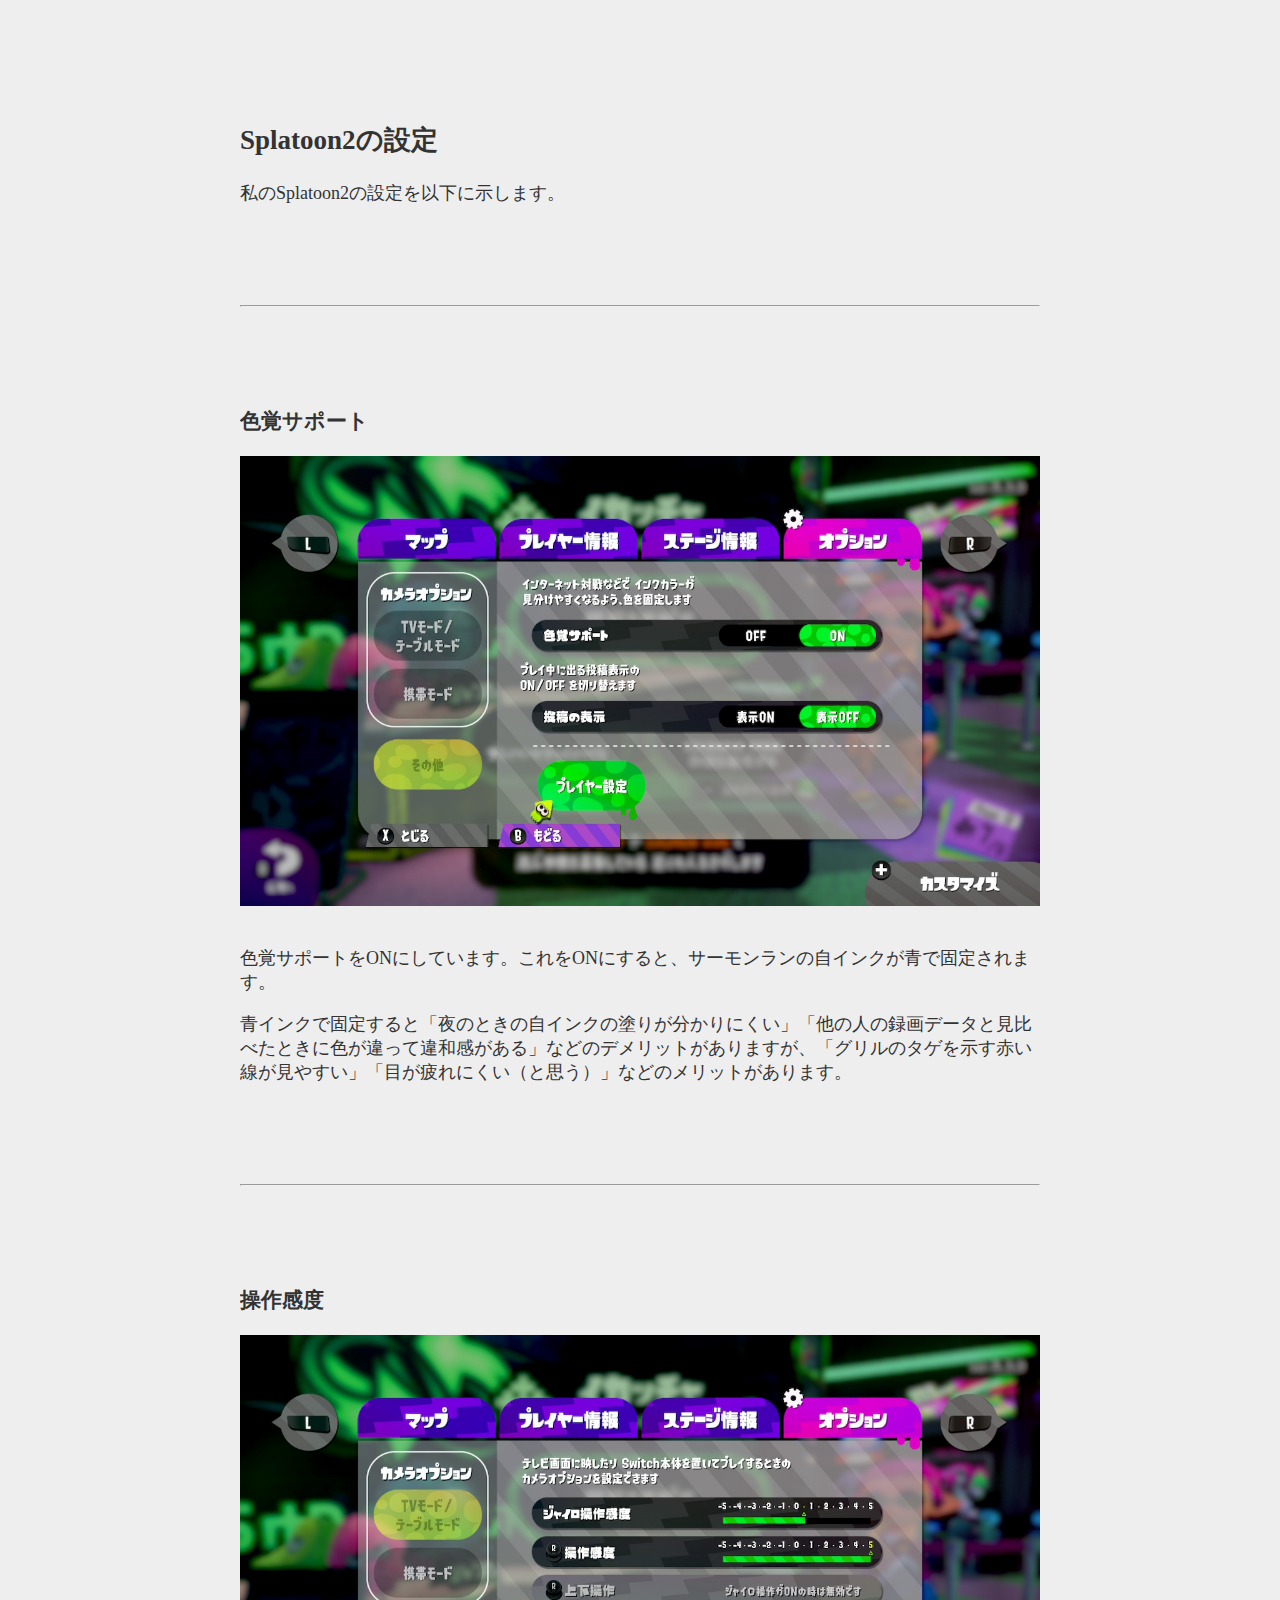
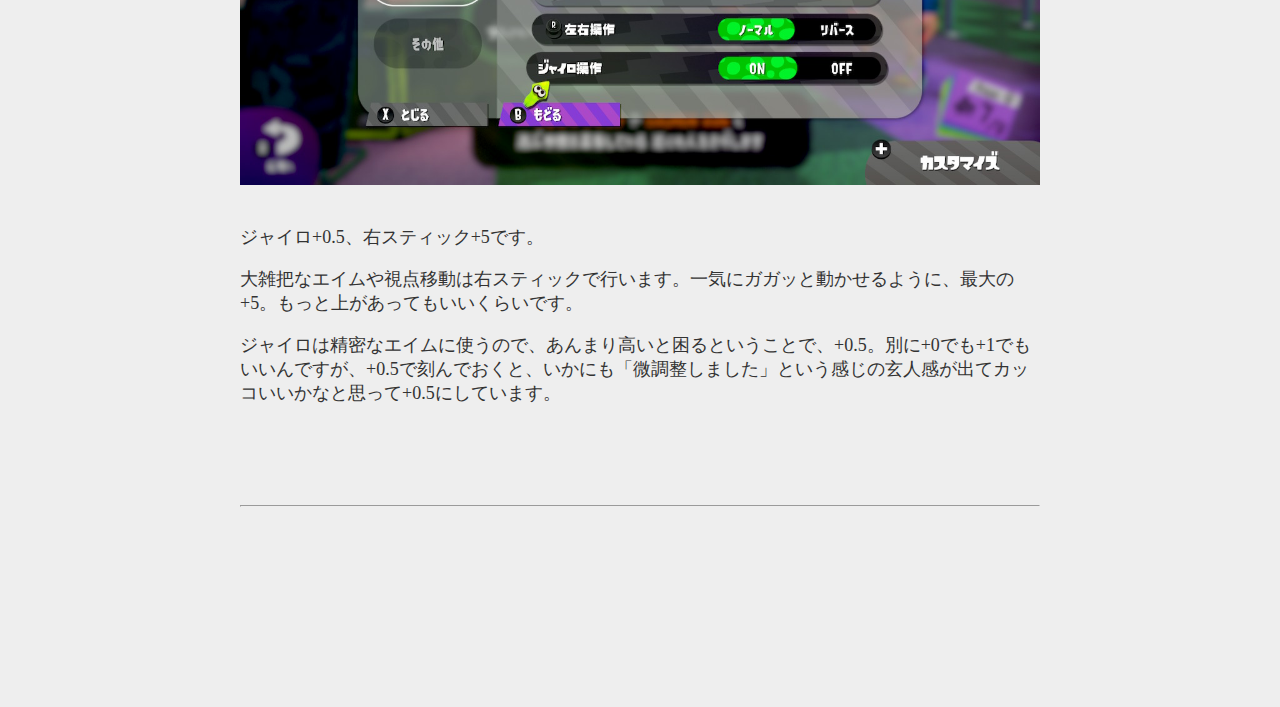
==== game-setting.html @ 80d07722 "update" ====
<!DOCTYPE html>
<html
<head>
<meta http-equiv="Content-Type" content="text/html; charset=UTF-8">
<title>OBS Studioの設定</title>
<link rel="stylesheet" href="./css/style.css?2">
<script type="text/javascript" src="./js/jquery.min.js"></script>
<script type="text/javascript" src="./js/main.js?4"></script>
<style>
body {
	background: #eee;
	color: #333;
	font-size: 18px;
}
#content {
	width: 80%;
	margin: 100px auto;
	max-width: 800px;
	overflow-x: hidden;
}
hr {
	margin-top: 100px;
	margin-bottom: 100px;
}
img {
	transition: 300ms ease;
	display: block;
	max-width: 100%;
	margin-bottom: 40px;
}
img:hover {
	filter: brightness(140%);
}
</style>
<script>
window.onload = () => {
	$('img').each(function() {
		const src = $(this).attr('src');
		$(this).wrap('<a href="' + src + '" target="_blank"></a>');
	});
};
</script>
</head>
<body>
<div id="content">

	<h2>Splatoon2の設定</h2>
	<p>私のSplatoon2の設定を以下に示します。</p>
	<hr>

	<h3>色覚サポート</h3>
	<img src="./img/game/001.jpg">
	<p>色覚サポートをONにしています。これをONにすると、サーモンランの自インクが青で固定されます。</p>
	<p>青インクで固定すると「夜のときの自インクの塗りが分かりにくい」「他の人の録画データと見比べたときに色が違って違和感がある」などのデメリットがありますが、「グリルのタゲを示す赤い線が見やすい」「目が疲れにくい（と思う）」などのメリットがあります。</p>
	<hr>

	<h3>操作感度</h3>
	<img src="./img/game/002.jpg">
	<p>ジャイロ+0.5、右スティック+5です。</p>
	<p>大雑把なエイムや視点移動は右スティックで行います。一気にガガッと動かせるように、最大の+5。もっと上があってもいいくらいです。</p>
	<p>ジャイロは精密なエイムに使うので、あんまり高いと困るということで、+0.5。別に+0でも+1でもいいんですが、+0.5で刻んでおくと、いかにも「微調整しました」という感じの玄人感が出てカッコいいかなと思って+0.5にしています。</p>
	<hr>

</div>
</body>
---- css/style.css ----
body {
	background: #eee;
	color: #333;
	font-size: 18px;
}
#content {
	width: 80%;
	margin: 100px auto;
	max-width: 1000px;
	overflow-x: hidden;
}
hr {
	margin-top: 100px;
	margin-bottom: 100px;
}
#description-html li {
	margin-top: 30px;
	margin-bottom: 30px;
}
.voice-container {
	background: #fff;
	padding-top: 1px;
	padding-bottom: 1px;
}
button {
	font-size: 20px;
	padding: 8px;
}
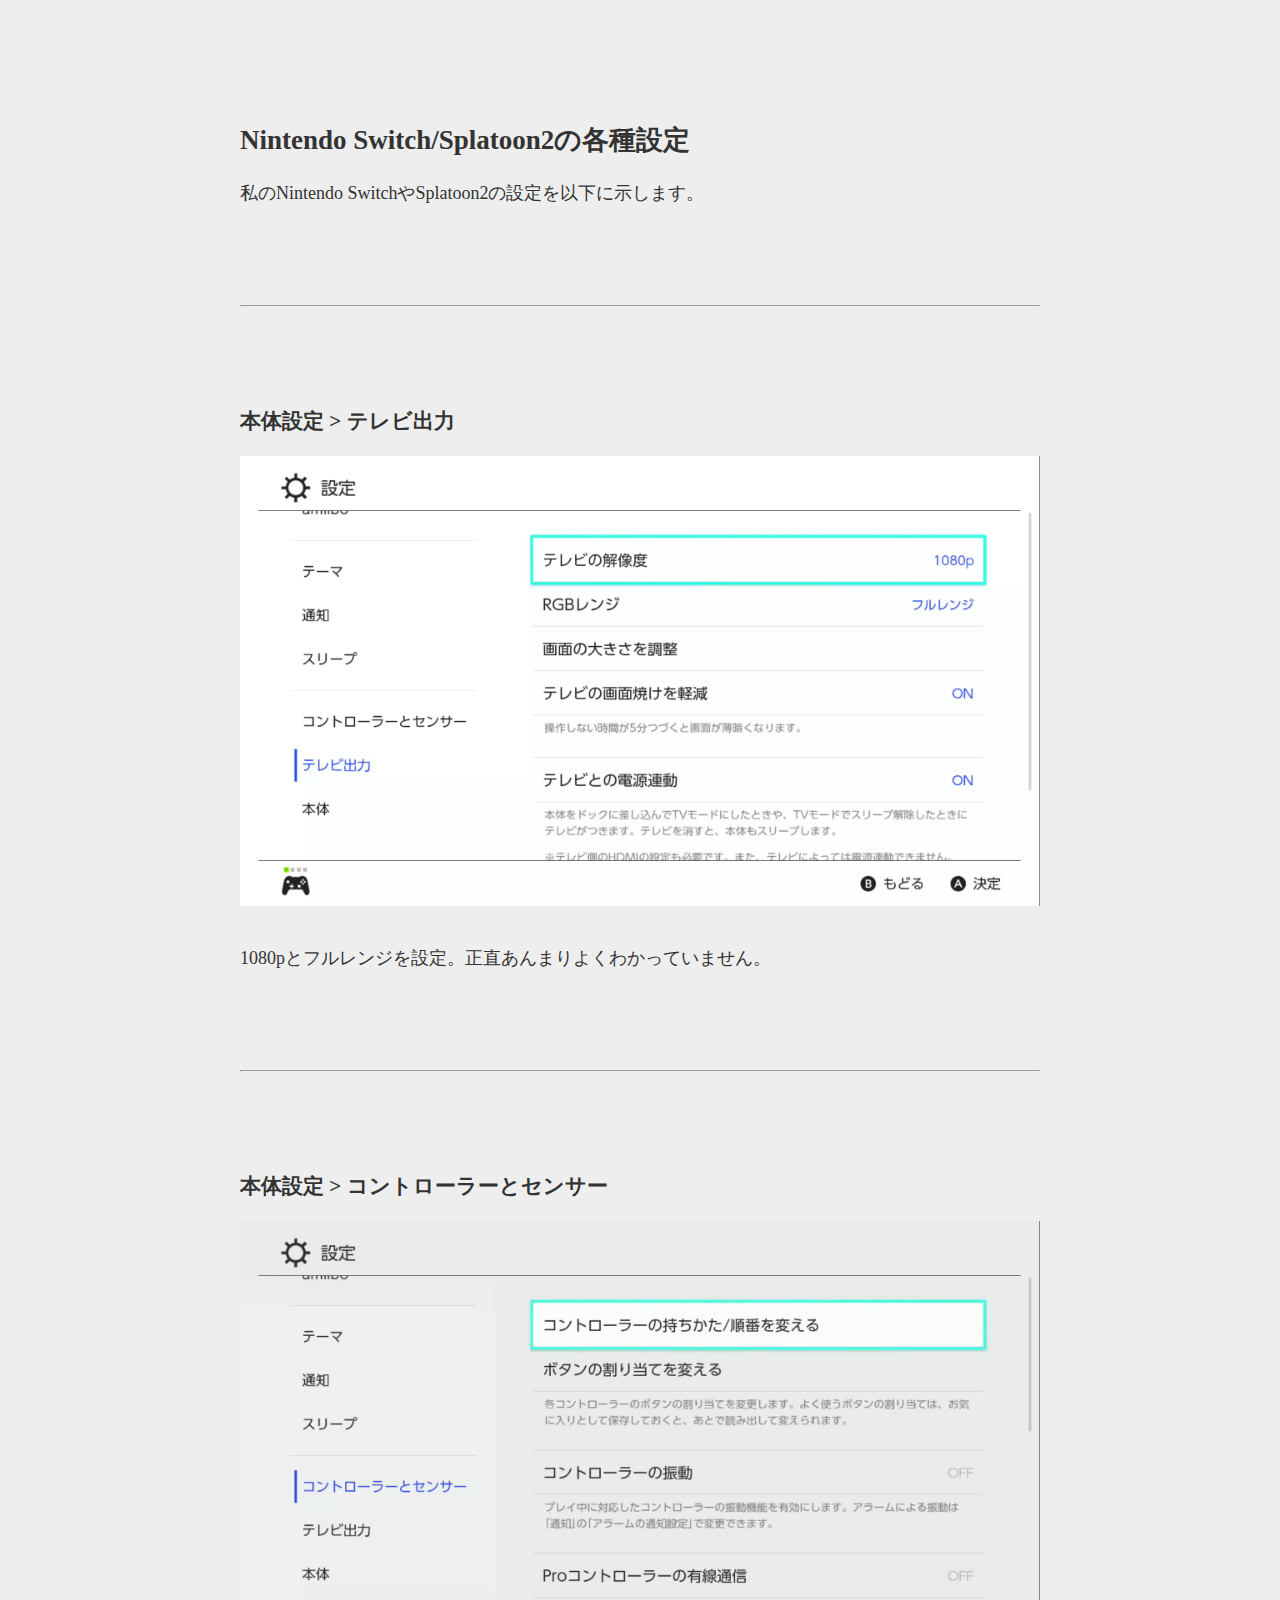
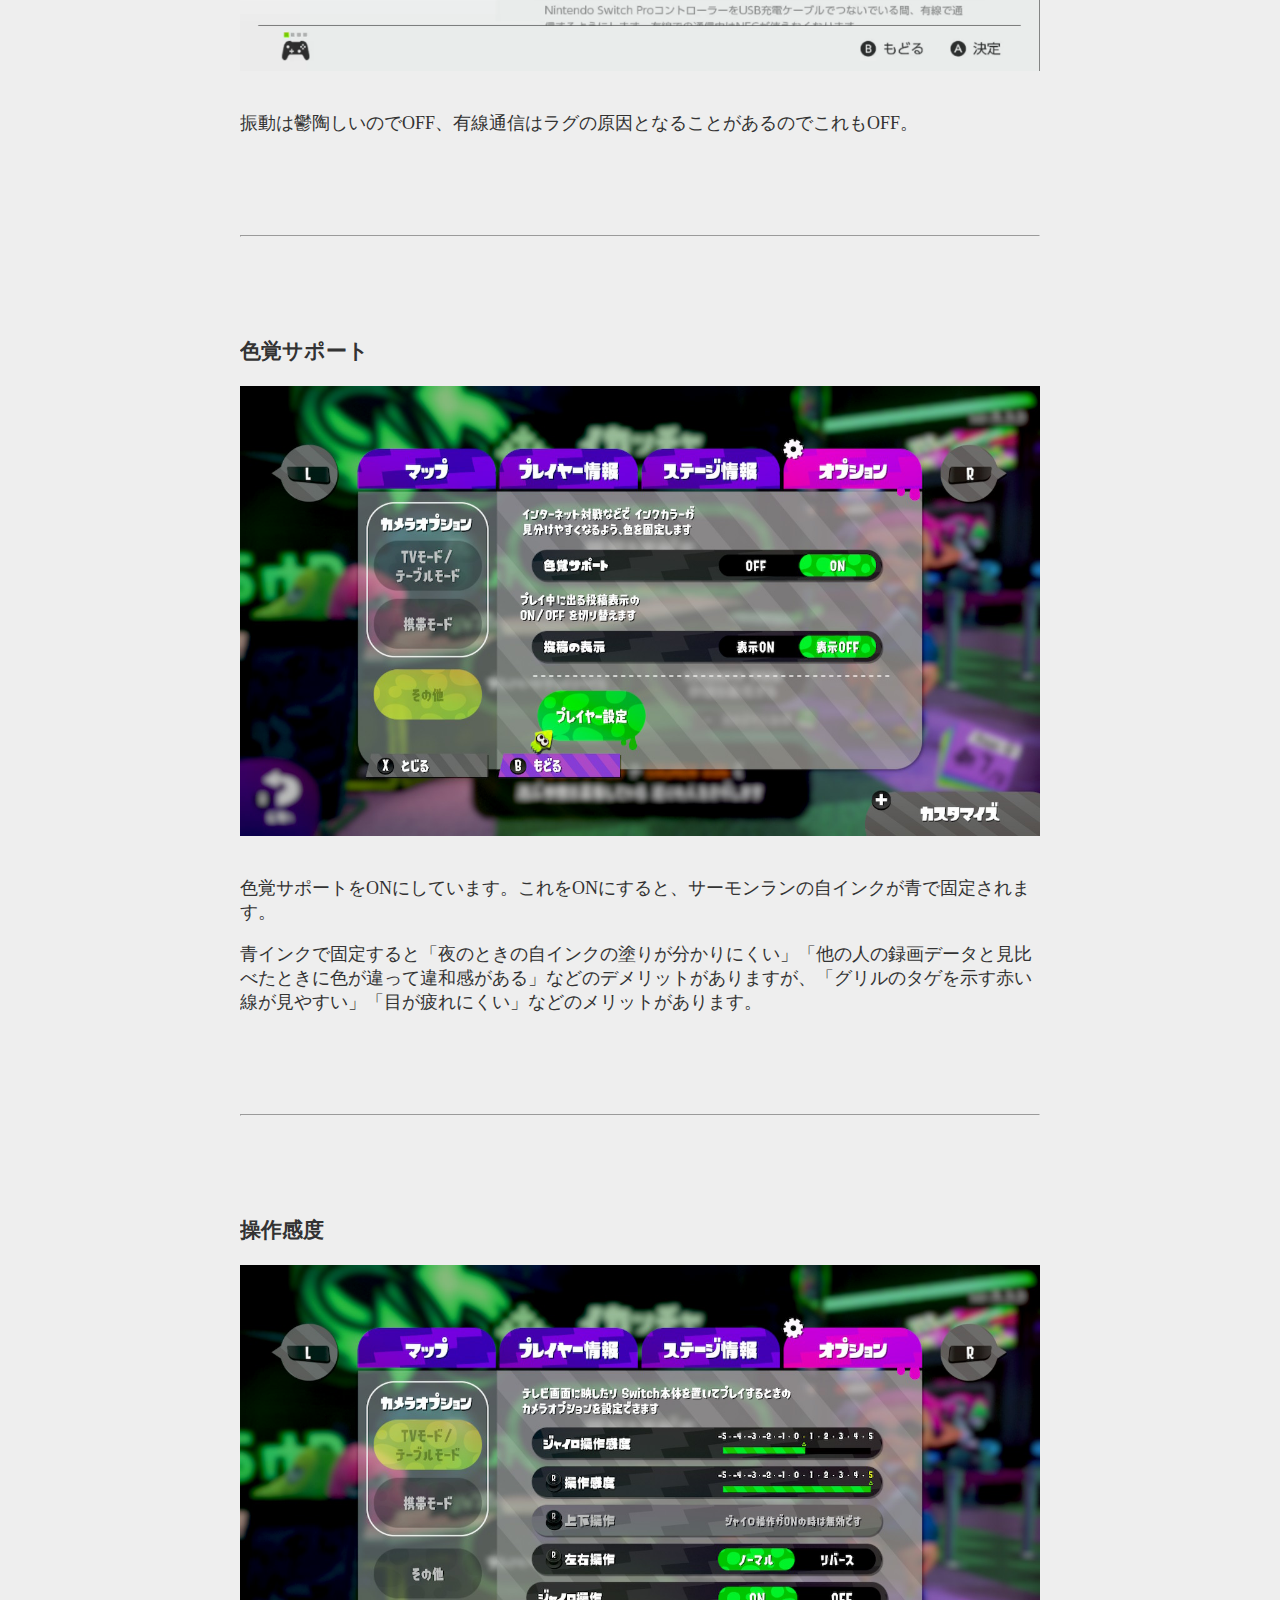
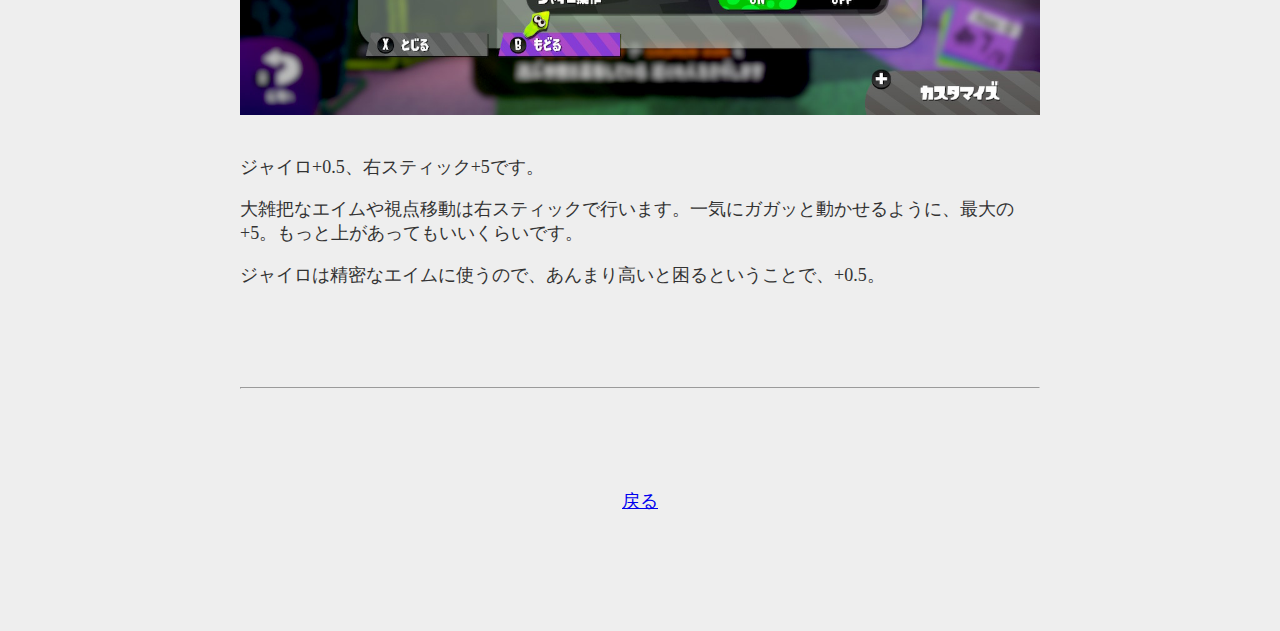
==== commit 2a252e62: "update" ====
--- a/game-setting.html
+++ b/game-setting.html
@@ -2,7 +2,7 @@
 <html
 <head>
 <meta http-equiv="Content-Type" content="text/html; charset=UTF-8">
-<title>OBS Studioの設定</title>
+<title>Nintendo Switch/Splatoon2の各種設定</title>
 <link rel="stylesheet" href="./css/style.css?2">
 <script type="text/javascript" src="./js/jquery.min.js"></script>
 <script type="text/javascript" src="./js/main.js?4"></script>
@@ -44,22 +44,32 @@
 <body>
 <div id="content">
 
-	<h2>Splatoon2の設定</h2>
-	<p>私のSplatoon2の設定を以下に示します。</p>
+	<h2>Nintendo Switch/Splatoon2の各種設定</h2>
+	<p>私のNintendo SwitchやSplatoon2の設定を以下に示します。</p>
+	<hr>
+	
+	<h3>本体設定 > テレビ出力</h3>
+	<img src="./img/game/003.png">
+	<p>1080pとフルレンジを設定。正直あんまりよくわかっていません。</p>
+	<hr>
+	
+	<h3>本体設定 > コントローラーとセンサー</h3>
+	<img src="./img/game/004.png">
+	<p>振動は鬱陶しいのでOFF、有線通信はラグの原因となることがあるのでこれもOFF。</p>
 	<hr>
 
 	<h3>色覚サポート</h3>
 	<img src="./img/game/001.jpg">
 	<p>色覚サポートをONにしています。これをONにすると、サーモンランの自インクが青で固定されます。</p>
-	<p>青インクで固定すると「夜のときの自インクの塗りが分かりにくい」「他の人の録画データと見比べたときに色が違って違和感がある」などのデメリットがありますが、「グリルのタゲを示す赤い線が見やすい」「目が疲れにくい（と思う）」などのメリットがあります。</p>
+	<p>青インクで固定すると「夜のときの自インクの塗りが分かりにくい」「他の人の録画データと見比べたときに色が違って違和感がある」などのデメリットがありますが、「グリルのタゲを示す赤い線が見やすい」「目が疲れにくい」などのメリットがあります。</p>
 	<hr>
 
 	<h3>操作感度</h3>
 	<img src="./img/game/002.jpg">
 	<p>ジャイロ+0.5、右スティック+5です。</p>
 	<p>大雑把なエイムや視点移動は右スティックで行います。一気にガガッと動かせるように、最大の+5。もっと上があってもいいくらいです。</p>
-	<p>ジャイロは精密なエイムに使うので、あんまり高いと困るということで、+0.5。別に+0でも+1でもいいんですが、+0.5で刻んでおくと、いかにも「微調整しました」という感じの玄人感が出てカッコいいかなと思って+0.5にしています。</p>
+	<p>ジャイロは精密なエイムに使うので、あんまり高いと困るということで、+0.5。</p>
 	<hr>
-
+	<p style="text-align: center;"><a href="./stream-info.html">戻る</a></p>
 </div>
 </body>